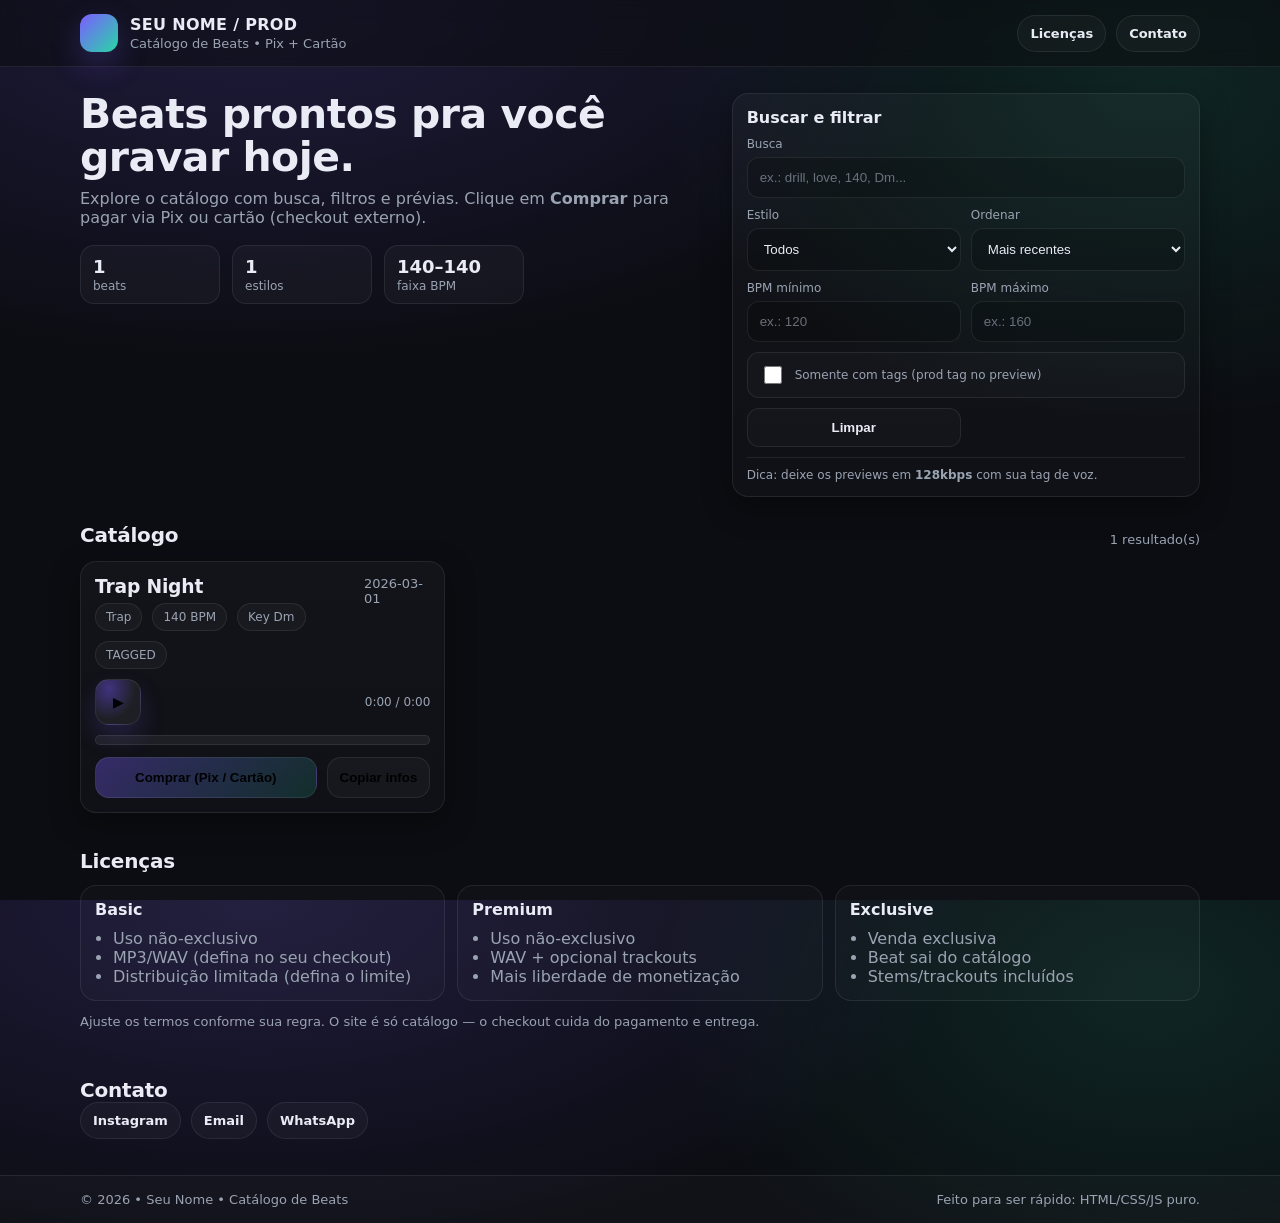
==== index.html @ 21d39a6e "Add files via upload" ====
<!doctype html>
<html lang="pt-BR">
<head>
  <meta charset="utf-8" />
  <meta name="viewport" content="width=device-width, initial-scale=1" />
  <title>Catálogo de Beats</title>
  <meta name="description" content="Catálogo de beats com prévias, busca, filtros e compra via Pix/cartão." />
  <link rel="stylesheet" href="styles.css" />
</head>

<body>
  <header class="topbar">
    <div class="wrap topbar__inner">
      <div class="brand">
        <div class="brand__logo" aria-hidden="true"></div>
        <div class="brand__text">
          <div class="brand__name">SEU NOME / PROD</div>
          <div class="brand__sub">Catálogo de Beats • Pix + Cartão</div>
        </div>
      </div>

      <div class="topbar__actions">
        <a class="chip" href="#licencas">Licenças</a>
        <a class="chip" href="#contato">Contato</a>
      </div>
    </div>
  </header>

  <main class="wrap">
    <section class="hero">
      <div class="hero__left">
        <h1>Beats prontos pra você gravar hoje.</h1>
        <p>
          Explore o catálogo com busca, filtros e prévias. Clique em <b>Comprar</b> para pagar via Pix ou cartão
          (checkout externo).
        </p>

        <div class="stats">
          <div class="stat">
            <div class="stat__num" id="statTotal">—</div>
            <div class="stat__label">beats</div>
          </div>
          <div class="stat">
            <div class="stat__num" id="statStyles">—</div>
            <div class="stat__label">estilos</div>
          </div>
          <div class="stat">
            <div class="stat__num" id="statBpm">—</div>
            <div class="stat__label">faixa BPM</div>
          </div>
        </div>
      </div>

      <div class="hero__right">
        <div class="panel">
          <div class="panel__title">Buscar e filtrar</div>

          <div class="controls">
            <label class="field">
              <span>Busca</span>
              <input id="q" type="search" placeholder="ex.: drill, love, 140, Dm..." autocomplete="off" />
            </label>

            <div class="row">
              <label class="field">
                <span>Estilo</span>
                <select id="style"></select>
              </label>

              <label class="field">
                <span>Ordenar</span>
                <select id="sort">
                  <option value="recent">Mais recentes</option>
                  <option value="bpmAsc">BPM ↑</option>
                  <option value="bpmDesc">BPM ↓</option>
                  <option value="title">A–Z</option>
                </select>
              </label>
            </div>

            <div class="row">
              <label class="field">
                <span>BPM mínimo</span>
                <input id="bpmMin" type="number" min="1" max="300" step="1" placeholder="ex.: 120" />
              </label>
              <label class="field">
                <span>BPM máximo</span>
                <input id="bpmMax" type="number" min="1" max="300" step="1" placeholder="ex.: 160" />
              </label>
            </div>

            <div class="row">
              <label class="field field--check">
                <input id="onlyTagged" type="checkbox" />
                <span>Somente com tags (prod tag no preview)</span>
              </label>

              <button class="btn btn--ghost" id="clear">Limpar</button>
            </div>
          </div>

          <div class="hint">
            Dica: deixe os previews em <b>128kbps</b> com sua tag de voz.
          </div>
        </div>
      </div>
    </section>

    <section class="section">
      <div class="section__head">
        <h2>Catálogo</h2>
        <div class="muted" id="resultCount">—</div>
      </div>

      <div id="grid" class="grid" aria-live="polite"></div>

      <div id="empty" class="empty hidden">
        <div class="empty__title">Nada encontrado</div>
        <div class="empty__sub">Tente ajustar busca/filtros.</div>
      </div>
    </section>

    <section id="licencas" class="section">
      <div class="section__head">
        <h2>Licenças</h2>
      </div>

      <div class="licenses">
        <div class="license">
          <div class="license__title">Basic</div>
          <ul>
            <li>Uso não-exclusivo</li>
            <li>MP3/WAV (defina no seu checkout)</li>
            <li>Distribuição limitada (defina o limite)</li>
          </ul>
        </div>
        <div class="license">
          <div class="license__title">Premium</div>
          <ul>
            <li>Uso não-exclusivo</li>
            <li>WAV + opcional trackouts</li>
            <li>Mais liberdade de monetização</li>
          </ul>
        </div>
        <div class="license">
          <div class="license__title">Exclusive</div>
          <ul>
            <li>Venda exclusiva</li>
            <li>Beat sai do catálogo</li>
            <li>Stems/trackouts incluídos</li>
          </ul>
        </div>
      </div>

      <p class="muted">
        Ajuste os termos conforme sua regra. O site é só catálogo — o checkout cuida do pagamento e entrega.
      </p>
    </section>

    <section id="contato" class="section">
      <div class="section__head">
        <h2>Contato</h2>
      </div>

      <div class="contact">
        <a class="chip" href="https://instagram.com/SEUINSTAGRAM" target="_blank" rel="noreferrer">Instagram</a>
        <a class="chip" href="mailto:seuemail@exemplo.com">Email</a>
        <a class="chip" href="https://wa.me/55SEUNUMERO" target="_blank" rel="noreferrer">WhatsApp</a>
      </div>
    </section>
  </main>

  <footer class="footer">
    <div class="wrap footer__inner">
      <div class="muted">© <span id="year"></span> • Seu Nome • Catálogo de Beats</div>
      <div class="muted">Feito para ser rápido: HTML/CSS/JS puro.</div>
    </div>
  </footer>

  <!-- player global (um só áudio pra controlar tudo) -->
  <audio id="audio"></audio>

  <script src="app.js"></script>
</body>
</html>
---- styles.css ----
:root{
  --bg:#0b0d12;
  --card:#121626;
  --card2:#0f1320;
  --text:#e9ecf5;
  --muted:#9aa3b2;
  --line:rgba(255,255,255,.08);
  --accent:#7c5cff;
  --accent2:#28d7a6;
  --shadow: 0 10px 30px rgba(0,0,0,.35);
  --radius: 16px;
}

*{ box-sizing:border-box; }
html,body{ height:100%; }
body{
  margin:0;
  font-family: ui-sans-serif, system-ui, -apple-system, Segoe UI, Roboto, Helvetica, Arial, "Apple Color Emoji","Segoe UI Emoji";
  background: radial-gradient(1200px 600px at 20% 0%, rgba(124,92,255,.18), transparent 60%),
              radial-gradient(900px 600px at 90% 10%, rgba(40,215,166,.12), transparent 55%),
              var(--bg);
  color:var(--text);
}

a{ color:inherit; text-decoration:none; }
.wrap{ width:min(1120px, calc(100% - 32px)); margin:0 auto; }

.topbar{
  position:sticky; top:0;
  backdrop-filter: blur(10px);
  background: rgba(11,13,18,.55);
  border-bottom: 1px solid var(--line);
  z-index: 10;
}
.topbar__inner{
  display:flex; align-items:center; justify-content:space-between;
  padding:14px 0;
}
.brand{ display:flex; gap:12px; align-items:center; }
.brand__logo{
  width:38px; height:38px;
  border-radius: 12px;
  background: linear-gradient(135deg, var(--accent), var(--accent2));
  box-shadow: 0 12px 30px rgba(124,92,255,.25);
}
.brand__name{ font-weight:800; letter-spacing:.3px; }
.brand__sub{ color:var(--muted); font-size:13px; margin-top:2px; }

.topbar__actions{ display:flex; gap:10px; align-items:center; }
.chip{
  display:inline-flex; align-items:center; justify-content:center;
  padding:10px 12px;
  border: 1px solid var(--line);
  background: rgba(255,255,255,.03);
  border-radius: 999px;
  font-weight: 650;
  font-size: 13px;
}

.hero{
  display:grid;
  grid-template-columns: 1.15fr .85fr;
  gap:18px;
  padding: 26px 0 8px;
}
.hero h1{
  margin:0 0 10px;
  font-size: clamp(28px, 3.2vw, 44px);
  line-height:1.05;
  letter-spacing: -.5px;
}
.hero p{ margin:0; color:var(--muted); max-width: 58ch; }

.stats{
  margin-top: 18px;
  display:flex; gap:12px; flex-wrap:wrap;
}
.stat{
  background: rgba(255,255,255,.03);
  border: 1px solid var(--line);
  border-radius: 14px;
  padding: 10px 12px;
  min-width: 140px;
}
.stat__num{ font-weight: 900; font-size: 18px; }
.stat__label{ color: var(--muted); font-size: 12px; margin-top:2px; }

.panel{
  background: linear-gradient(180deg, rgba(255,255,255,.03), rgba(255,255,255,.02));
  border: 1px solid var(--line);
  border-radius: var(--radius);
  padding: 14px;
  box-shadow: var(--shadow);
}
.panel__title{ font-weight: 800; margin-bottom: 10px; }
.controls{ display:grid; gap:10px; }

.field{ display:grid; gap:6px; }
.field > span{ color: var(--muted); font-size: 12px; }
input,select{
  width:100%;
  padding: 12px 12px;
  border-radius: 12px;
  border: 1px solid var(--line);
  background: rgba(0,0,0,.18);
  color: var(--text);
  outline: none;
}
input::placeholder{ color: rgba(154,163,178,.65); }
.row{ display:grid; grid-template-columns: 1fr 1fr; gap:10px; }

.field--check{
  grid-column: 1 / -1;
  display:flex; align-items:center; gap:10px;
  padding: 10px 12px;
  border: 1px solid var(--line);
  border-radius: 12px;
  background: rgba(255,255,255,.02);
}
.field--check input{ width: 18px; height: 18px; }

.btn{
  border: 1px solid var(--line);
  border-radius: 12px;
  padding: 11px 12px;
  cursor:pointer;
  font-weight: 800;
  background: rgba(255,255,255,.06);
  color: var(--text);
}
.btn--ghost{ background: rgba(255,255,255,.02); }

.hint{
  margin-top: 10px;
  color: var(--muted);
  font-size: 12px;
  padding-top: 10px;
  border-top: 1px solid var(--line);
}

.section{ padding: 18px 0; }
.section__head{
  display:flex; justify-content:space-between; align-items:flex-end;
  gap:12px;
}
.section h2{ margin: 0; font-size: 20px; letter-spacing: -.2px; }
.muted{ color: var(--muted); font-size: 13px; }

.grid{
  margin-top: 14px;
  display:grid;
  grid-template-columns: repeat(3, 1fr);
  gap: 12px;
}

.card{
  border: 1px solid var(--line);
  border-radius: var(--radius);
  background: linear-gradient(180deg, rgba(255,255,255,.03), rgba(255,255,255,.02));
  box-shadow: var(--shadow);
  overflow:hidden;
}
.card__top{
  padding: 14px 14px 10px;
  display:flex;
  align-items:flex-start;
  justify-content:space-between;
  gap:12px;
}
.title{
  font-weight: 900;
  letter-spacing: -.2px;
  margin: 0;
}
.meta{
  margin-top: 6px;
  color: var(--muted);
  font-size: 12px;
  display:flex;
  gap:10px;
  flex-wrap:wrap;
}
.badge{
  border: 1px solid var(--line);
  background: rgba(255,255,255,.03);
  border-radius: 999px;
  padding: 6px 10px;
}

.player{
  padding: 0 14px 12px;
  display:grid; gap:10px;
}
.player__row{
  display:flex; align-items:center; justify-content:space-between;
  gap:10px;
}
.play{
  width: 46px; height: 46px;
  border-radius: 14px;
  border: 1px solid var(--line);
  background: radial-gradient(60% 70% at 30% 20%, rgba(124,92,255,.45), rgba(255,255,255,.06));
  box-shadow: 0 12px 25px rgba(124,92,255,.18);
  cursor:pointer;
  display:flex; align-items:center; justify-content:center;
  font-weight: 900;
}
.time{ color: var(--muted); font-variant-numeric: tabular-nums; font-size: 12px; }

.bar{
  width:100%;
  height: 10px;
  border-radius: 999px;
  background: rgba(255,255,255,.06);
  border: 1px solid var(--line);
  overflow:hidden;
  cursor:pointer;
}
.fill{
  height:100%;
  width:0%;
  background: linear-gradient(90deg, var(--accent), var(--accent2));
}

.card__bottom{
  display:flex; gap:10px; flex-wrap:wrap;
  padding: 0 14px 14px;
}
.buy{
  flex: 1 1 160px;
  display:flex; align-items:center; justify-content:center;
  border-radius: 14px;
  padding: 12px 12px;
  font-weight: 900;
  border: 1px solid var(--line);
  background: linear-gradient(135deg, rgba(124,92,255,.35), rgba(40,215,166,.15));
}
.small{
  flex: 0 0 auto;
  padding: 12px 12px;
  border-radius: 14px;
  border: 1px solid var(--line);
  background: rgba(255,255,255,.03);
  font-weight: 800;
}

.empty{
  margin-top: 14px;
  padding: 18px;
  border-radius: var(--radius);
  border: 1px dashed rgba(255,255,255,.16);
  color: var(--muted);
  text-align:center;
}
.empty__title{ color: var(--text); font-weight: 900; margin-bottom: 4px; }
.hidden{ display:none; }

.licenses{
  margin-top: 12px;
  display:grid;
  grid-template-columns: repeat(3, 1fr);
  gap: 12px;
}
.license{
  border: 1px solid var(--line);
  border-radius: var(--radius);
  background: rgba(255,255,255,.02);
  padding: 14px;
}
.license__title{ font-weight: 900; margin-bottom: 10px; }
.license ul{ margin:0; padding-left: 18px; color: var(--muted); }

.contact{ display:flex; gap:10px; flex-wrap:wrap; }

.footer{
  border-top: 1px solid var(--line);
  background: rgba(255,255,255,.02);
  margin-top: 18px;
}
.footer__inner{
  padding: 16px 0;
  display:flex; justify-content:space-between; gap:10px; flex-wrap:wrap;
}

/* Mobile */
@media (max-width: 920px){
  .hero{ grid-template-columns: 1fr; }
  .grid{ grid-template-columns: repeat(2, 1fr); }
  .licenses{ grid-template-columns: 1fr; }
}
@media (max-width: 560px){
  .grid{ grid-template-columns: 1fr; }
  .row{ grid-template-columns: 1fr; }
  .topbar__actions{ display:none; }
}
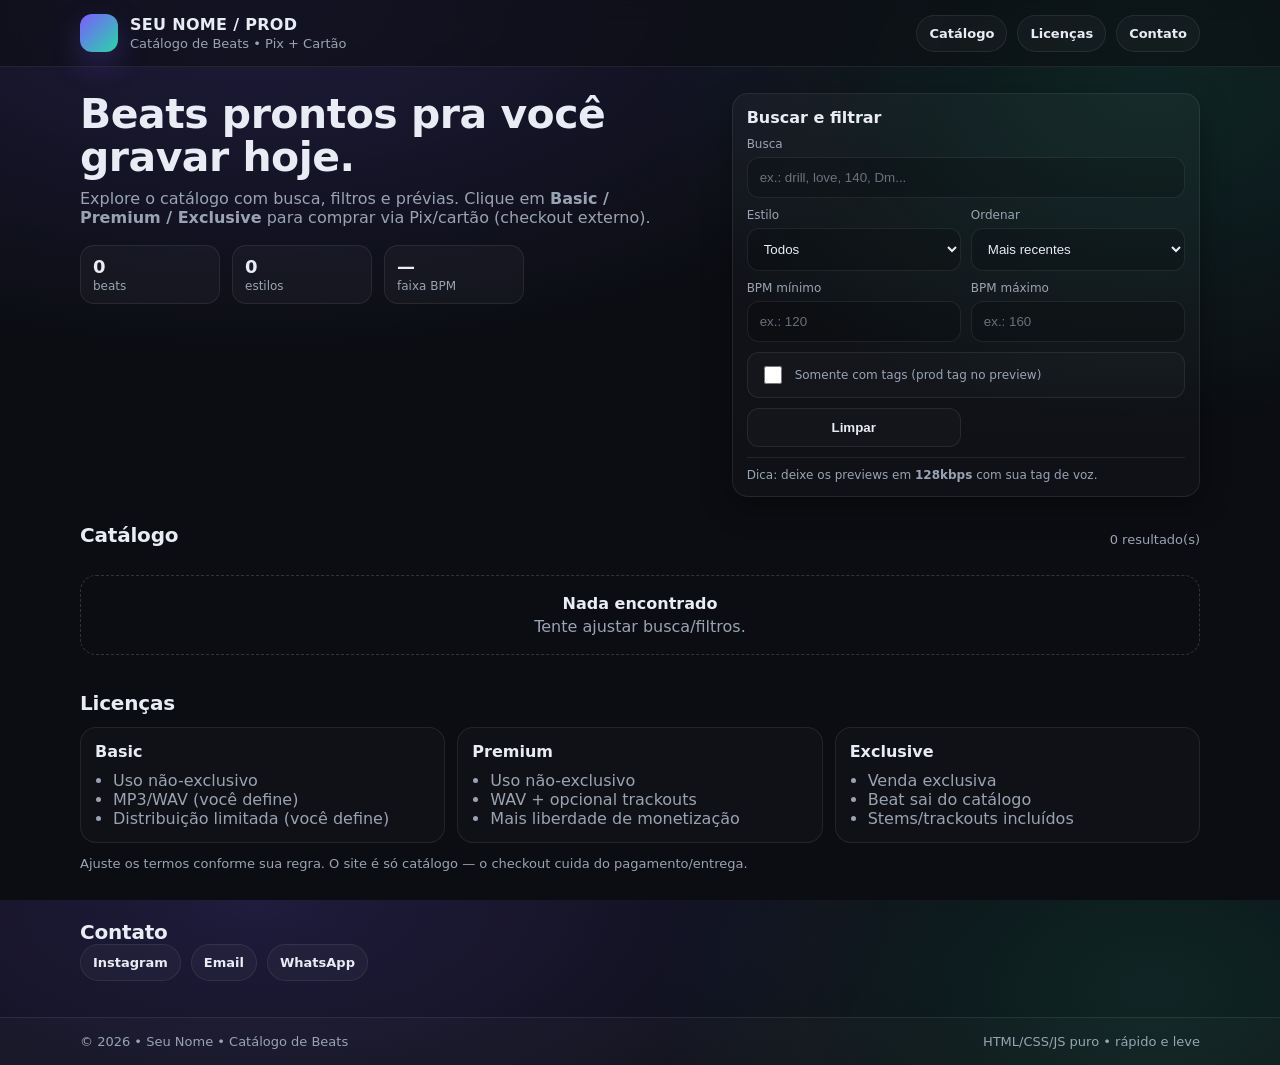
==== commit 085a86f7: "confirmado" ====
--- a/index.html
+++ b/index.html
@@ -20,6 +20,7 @@
       </div>
 
       <div class="topbar__actions">
+        <a class="chip" href="#catalogo">Catálogo</a>
         <a class="chip" href="#licencas">Licenças</a>
         <a class="chip" href="#contato">Contato</a>
       </div>
@@ -31,8 +32,8 @@
       <div class="hero__left">
         <h1>Beats prontos pra você gravar hoje.</h1>
         <p>
-          Explore o catálogo com busca, filtros e prévias. Clique em <b>Comprar</b> para pagar via Pix ou cartão
-          (checkout externo).
+          Explore o catálogo com busca, filtros e prévias.
+          Clique em <b>Basic / Premium / Exclusive</b> para comprar via Pix/cartão (checkout externo).
         </p>
 
         <div class="stats">
@@ -95,7 +96,7 @@
                 <span>Somente com tags (prod tag no preview)</span>
               </label>
 
-              <button class="btn btn--ghost" id="clear">Limpar</button>
+              <button class="btn btn--ghost" id="clear" type="button">Limpar</button>
             </div>
           </div>
 
@@ -106,7 +107,7 @@
       </div>
     </section>
 
-    <section class="section">
+    <section id="catalogo" class="section">
       <div class="section__head">
         <h2>Catálogo</h2>
         <div class="muted" id="resultCount">—</div>
@@ -130,8 +131,8 @@
           <div class="license__title">Basic</div>
           <ul>
             <li>Uso não-exclusivo</li>
-            <li>MP3/WAV (defina no seu checkout)</li>
-            <li>Distribuição limitada (defina o limite)</li>
+            <li>MP3/WAV (você define)</li>
+            <li>Distribuição limitada (você define)</li>
           </ul>
         </div>
         <div class="license">
@@ -153,7 +154,7 @@
       </div>
 
       <p class="muted">
-        Ajuste os termos conforme sua regra. O site é só catálogo — o checkout cuida do pagamento e entrega.
+       Ajuste os termos conforme sua regra. O site é só catálogo — o checkout cuida do pagamento/entrega.
       </p>
     </section>
 
@@ -173,12 +174,12 @@
   <footer class="footer">
     <div class="wrap footer__inner">
       <div class="muted">© <span id="year"></span> • Seu Nome • Catálogo de Beats</div>
-      <div class="muted">Feito para ser rápido: HTML/CSS/JS puro.</div>
+      <div class="muted">HTML/CSS/JS puro • rápido e leve</div>
     </div>
   </footer>
 
-  <!-- player global (um só áudio pra controlar tudo) -->
-  <audio id="audio"></audio>
+  <!-- player global: só um beat toca por vez -->
+  <audio id="audio" preload="none"></audio>
 
   <script src="app.js"></script>
 </body>
--- a/styles.css
+++ b/styles.css
@@ -1,7 +1,5 @@
 :root{
   --bg:#0b0d12;
-  --card:#121626;
-  --card2:#0f1320;
   --text:#e9ecf5;
   --muted:#9aa3b2;
   --line:rgba(255,255,255,.08);
@@ -16,9 +14,10 @@
 body{
   margin:0;
   font-family: ui-sans-serif, system-ui, -apple-system, Segoe UI, Roboto, Helvetica, Arial, "Apple Color Emoji","Segoe UI Emoji";
-  background: radial-gradient(1200px 600px at 20% 0%, rgba(124,92,255,.18), transparent 60%),
-              radial-gradient(900px 600px at 90% 10%, rgba(40,215,166,.12), transparent 55%),
-              var(--bg);
+  background:
+    radial-gradient(1200px 600px at 20% 0%, rgba(124,92,255,.18), transparent 60%),
+    radial-gradient(900px 600px at 90% 10%, rgba(40,215,166,.12), transparent 55%),
+    var(--bg);
   color:var(--text);
 }
 
@@ -174,7 +173,7 @@
 }
 .meta{
   margin-top: 6px;
-  color: var(--muted);
+  color:var(--muted);
   font-size: 12px;
   display:flex;
   gap:10px;
@@ -207,19 +206,20 @@
 }
 .time{ color: var(--muted); font-variant-numeric: tabular-nums; font-size: 12px; }
 
-.bar{
+/* Waveform (barras finas arredondadas) */
+.wave{
   width:100%;
-  height: 10px;
-  border-radius: 999px;
-  background: rgba(255,255,255,.06);
-  border: 1px solid var(--line);
-  overflow:hidden;
-  cursor:pointer;
-}
-.fill{
-  height:100%;
-  width:0%;
-  background: linear-gradient(90deg, var(--accent), var(--accent2));
+  height: 58px;
+  border-radius: 12px;
+  border: 1px solid var(--line);
+  background: rgba(255,255,255,.04);
+  cursor:pointer;
+  display:block;
+}
+
+.wave--loading{
+  opacity: .7;
+  filter: saturate(.9);
 }
 
 .card__bottom{
@@ -227,14 +227,25 @@
   padding: 0 14px 14px;
 }
 .buy{
-  flex: 1 1 160px;
+  flex: 1 1 120px;
   display:flex; align-items:center; justify-content:center;
   border-radius: 14px;
-  padding: 12px 12px;
+  padding: 12px 10px;
   font-weight: 900;
   border: 1px solid var(--line);
-  background: linear-gradient(135deg, rgba(124,92,255,.35), rgba(40,215,166,.15));
-}
+  background: rgba(255,255,255,.03);
+  cursor:pointer;
+}
+.buy--basic{
+  background: linear-gradient(135deg, rgba(124,92,255,.30), rgba(255,255,255,.03));
+}
+.buy--premium{
+  background: linear-gradient(135deg, rgba(40,215,166,.22), rgba(255,255,255,.03));
+}
+.buy--exclusive{
+  background: linear-gradient(135deg, rgba(255,255,255,.10), rgba(124,92,255,.12));
+}
+
 .small{
   flex: 0 0 auto;
   padding: 12px 12px;
@@ -242,6 +253,7 @@
   border: 1px solid var(--line);
   background: rgba(255,255,255,.03);
   font-weight: 800;
+  cursor:pointer;
 }
 
 .empty{
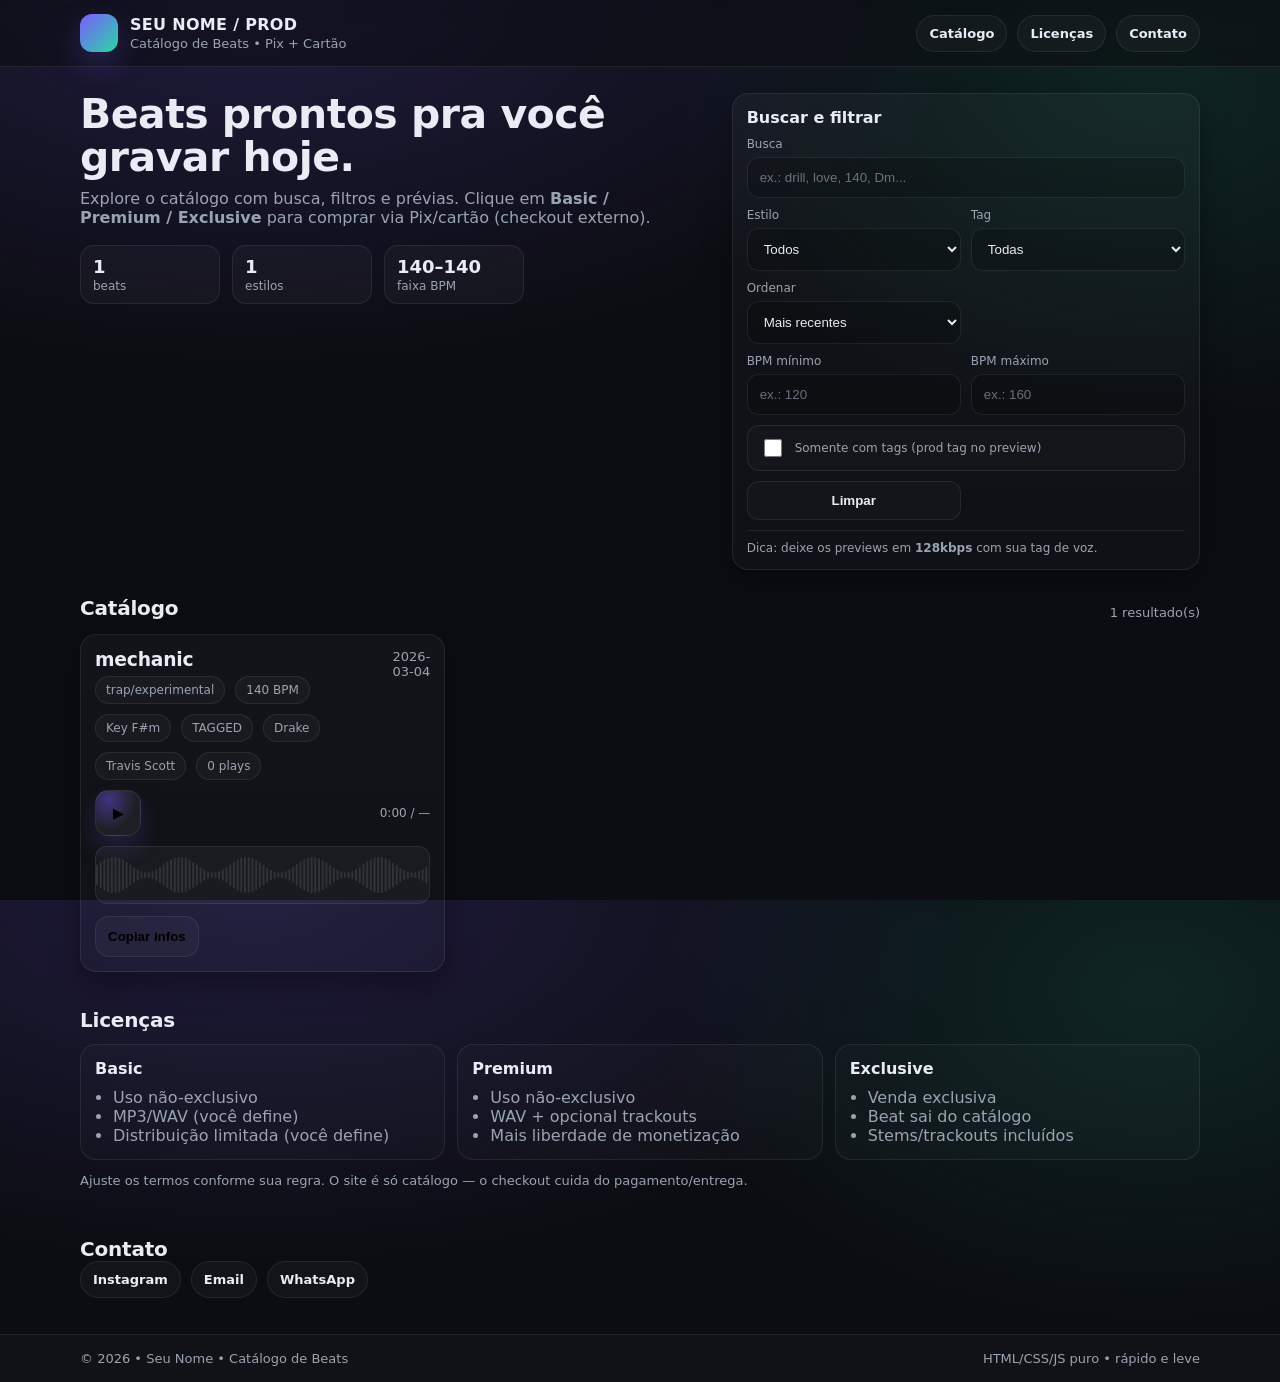
==== commit 0f3df0fa: "Add files via upload" ====
--- a/index.html
+++ b/index.html
@@ -1,186 +1,220 @@
-<!doctype html>
-<html lang="pt-BR">
-<head>
-  <meta charset="utf-8" />
-  <meta name="viewport" content="width=device-width, initial-scale=1" />
-  <title>Catálogo de Beats</title>
-  <meta name="description" content="Catálogo de beats com prévias, busca, filtros e compra via Pix/cartão." />
-  <link rel="stylesheet" href="styles.css" />
-</head>
-
-<body>
-  <header class="topbar">
-    <div class="wrap topbar__inner">
-      <div class="brand">
-        <div class="brand__logo" aria-hidden="true"></div>
-        <div class="brand__text">
-          <div class="brand__name">SEU NOME / PROD</div>
-          <div class="brand__sub">Catálogo de Beats • Pix + Cartão</div>
-        </div>
-      </div>
-
-      <div class="topbar__actions">
-        <a class="chip" href="#catalogo">Catálogo</a>
-        <a class="chip" href="#licencas">Licenças</a>
-        <a class="chip" href="#contato">Contato</a>
-      </div>
-    </div>
-  </header>
-
-  <main class="wrap">
-    <section class="hero">
-      <div class="hero__left">
-        <h1>Beats prontos pra você gravar hoje.</h1>
-        <p>
-          Explore o catálogo com busca, filtros e prévias.
-          Clique em <b>Basic / Premium / Exclusive</b> para comprar via Pix/cartão (checkout externo).
-        </p>
-
-        <div class="stats">
-          <div class="stat">
-            <div class="stat__num" id="statTotal">—</div>
-            <div class="stat__label">beats</div>
-          </div>
-          <div class="stat">
-            <div class="stat__num" id="statStyles">—</div>
-            <div class="stat__label">estilos</div>
-          </div>
-          <div class="stat">
-            <div class="stat__num" id="statBpm">—</div>
-            <div class="stat__label">faixa BPM</div>
-          </div>
-        </div>
-      </div>
-
-      <div class="hero__right">
-        <div class="panel">
-          <div class="panel__title">Buscar e filtrar</div>
-
-          <div class="controls">
-            <label class="field">
-              <span>Busca</span>
-              <input id="q" type="search" placeholder="ex.: drill, love, 140, Dm..." autocomplete="off" />
-            </label>
-
-            <div class="row">
-              <label class="field">
-                <span>Estilo</span>
-                <select id="style"></select>
-              </label>
-
-              <label class="field">
-                <span>Ordenar</span>
-                <select id="sort">
-                  <option value="recent">Mais recentes</option>
-                  <option value="bpmAsc">BPM ↑</option>
-                  <option value="bpmDesc">BPM ↓</option>
-                  <option value="title">A–Z</option>
-                </select>
-              </label>
-            </div>
-
-            <div class="row">
-              <label class="field">
-                <span>BPM mínimo</span>
-                <input id="bpmMin" type="number" min="1" max="300" step="1" placeholder="ex.: 120" />
-              </label>
-              <label class="field">
-                <span>BPM máximo</span>
-                <input id="bpmMax" type="number" min="1" max="300" step="1" placeholder="ex.: 160" />
-              </label>
-            </div>
-
-            <div class="row">
-              <label class="field field--check">
-                <input id="onlyTagged" type="checkbox" />
-                <span>Somente com tags (prod tag no preview)</span>
-              </label>
-
-              <button class="btn btn--ghost" id="clear" type="button">Limpar</button>
-            </div>
-          </div>
-
-          <div class="hint">
-            Dica: deixe os previews em <b>128kbps</b> com sua tag de voz.
-          </div>
-        </div>
-      </div>
-    </section>
-
-    <section id="catalogo" class="section">
-      <div class="section__head">
-        <h2>Catálogo</h2>
-        <div class="muted" id="resultCount">—</div>
-      </div>
-
-      <div id="grid" class="grid" aria-live="polite"></div>
-
-      <div id="empty" class="empty hidden">
-        <div class="empty__title">Nada encontrado</div>
-        <div class="empty__sub">Tente ajustar busca/filtros.</div>
-      </div>
-    </section>
-
-    <section id="licencas" class="section">
-      <div class="section__head">
-        <h2>Licenças</h2>
-      </div>
-
-      <div class="licenses">
-        <div class="license">
-          <div class="license__title">Basic</div>
-          <ul>
-            <li>Uso não-exclusivo</li>
-            <li>MP3/WAV (você define)</li>
-            <li>Distribuição limitada (você define)</li>
-          </ul>
-        </div>
-        <div class="license">
-          <div class="license__title">Premium</div>
-          <ul>
-            <li>Uso não-exclusivo</li>
-            <li>WAV + opcional trackouts</li>
-            <li>Mais liberdade de monetização</li>
-          </ul>
-        </div>
-        <div class="license">
-          <div class="license__title">Exclusive</div>
-          <ul>
-            <li>Venda exclusiva</li>
-            <li>Beat sai do catálogo</li>
-            <li>Stems/trackouts incluídos</li>
-          </ul>
-        </div>
-      </div>
-
-      <p class="muted">
-       Ajuste os termos conforme sua regra. O site é só catálogo — o checkout cuida do pagamento/entrega.
-      </p>
-    </section>
-
-    <section id="contato" class="section">
-      <div class="section__head">
-        <h2>Contato</h2>
-      </div>
-
-      <div class="contact">
-        <a class="chip" href="https://instagram.com/SEUINSTAGRAM" target="_blank" rel="noreferrer">Instagram</a>
-        <a class="chip" href="mailto:seuemail@exemplo.com">Email</a>
-        <a class="chip" href="https://wa.me/55SEUNUMERO" target="_blank" rel="noreferrer">WhatsApp</a>
-      </div>
-    </section>
-  </main>
-
-  <footer class="footer">
-    <div class="wrap footer__inner">
-      <div class="muted">© <span id="year"></span> • Seu Nome • Catálogo de Beats</div>
-      <div class="muted">HTML/CSS/JS puro • rápido e leve</div>
-    </div>
-  </footer>
-
-  <!-- player global: só um beat toca por vez -->
-  <audio id="audio" preload="none"></audio>
-
-  <script src="app.js"></script>
-</body>
+<!doctype html>
+<html lang="pt-BR">
+<head>
+  <meta charset="utf-8" />
+  <meta name="viewport" content="width=device-width, initial-scale=1" />
+  <title>Catálogo de Beats</title>
+  <meta name="description" content="Catálogo de beats com prévias, busca, filtros e compra via Pix/cartão." />
+  <link rel="stylesheet" href="styles.css" />
+</head>
+
+<body>
+  <header class="topbar">
+    <div class="wrap topbar__inner">
+      <div class="brand">
+        <div class="brand__logo" aria-hidden="true"></div>
+        <div class="brand__text">
+          <div class="brand__name">SEU NOME / PROD</div>
+          <div class="brand__sub">Catálogo de Beats • Pix + Cartão</div>
+        </div>
+      </div>
+
+      <div class="topbar__actions">
+        <a class="chip" href="#catalogo">Catálogo</a>
+        <a class="chip" href="#licencas">Licenças</a>
+        <a class="chip" href="#contato">Contato</a>
+      </div>
+    </div>
+  </header>
+
+  <main class="wrap">
+    <section class="hero">
+      <div class="hero__left">
+        <h1>Beats prontos pra você gravar hoje.</h1>
+        <p>
+          Explore o catálogo com busca, filtros e prévias.
+          Clique em <b>Basic / Premium / Exclusive</b> para comprar via Pix/cartão (checkout externo).
+        </p>
+
+        <div class="stats">
+          <div class="stat">
+            <div class="stat__num" id="statTotal">—</div>
+            <div class="stat__label">beats</div>
+          </div>
+          <div class="stat">
+            <div class="stat__num" id="statStyles">—</div>
+            <div class="stat__label">estilos</div>
+          </div>
+          <div class="stat">
+            <div class="stat__num" id="statBpm">—</div>
+            <div class="stat__label">faixa BPM</div>
+          </div>
+        </div>
+      </div>
+
+      <div class="hero__right">
+        <div class="panel">
+          <div class="panel__title">Buscar e filtrar</div>
+
+          <div class="controls">
+            <label class="field">
+              <span>Busca</span>
+              <input id="q" type="search" placeholder="ex.: drill, love, 140, Dm..." autocomplete="off" />
+            </label>
+
+            <div class="row">
+              <label class="field">
+                <span>Estilo</span>
+                <select id="style"></select>
+              </label>
+
+              <label class="field">
+                <span>Tag</span>
+                <select id="tag"></select>
+              </label>
+            </div>
+
+            <div class="row">
+              <label class="field">
+                <span>Ordenar</span>
+                <select id="sort">
+                  <option value="recent">Mais recentes</option>
+                  <option value="bpmAsc">BPM ↑</option>
+                  <option value="bpmDesc">BPM ↓</option>
+                  <option value="title">A–Z</option>
+                </select>
+              </label>
+
+              <div></div>
+            </div>
+
+            <div class="row">
+              <label class="field">
+                <span>BPM mínimo</span>
+                <input id="bpmMin" type="number" min="1" max="300" step="1" placeholder="ex.: 120" />
+              </label>
+              <label class="field">
+                <span>BPM máximo</span>
+                <input id="bpmMax" type="number" min="1" max="300" step="1" placeholder="ex.: 160" />
+              </label>
+            </div>
+
+            <div class="row">
+              <label class="field field--check">
+                <input id="onlyTagged" type="checkbox" />
+                <span>Somente com tags (prod tag no preview)</span>
+              </label>
+
+              <button class="btn btn--ghost" id="clear" type="button">Limpar</button>
+            </div>
+          </div>
+
+          <div class="hint">
+            Dica: deixe os previews em <b>128kbps</b> com sua tag de voz.
+          </div>
+        </div>
+      </div>
+    </section>
+
+    <section id="catalogo" class="section">
+      <div class="section__head">
+        <h2>Catálogo</h2>
+        <div class="muted" id="resultCount">—</div>
+      </div>
+
+      <div id="grid" class="grid" aria-live="polite"></div>
+
+      <div id="empty" class="empty hidden">
+        <div class="empty__title">Nada encontrado</div>
+        <div class="empty__sub">Tente ajustar busca/filtros.</div>
+      </div>
+    </section>
+
+    <section id="licencas" class="section">
+      <div class="section__head">
+        <h2>Licenças</h2>
+      </div>
+
+      <div class="licenses">
+        <div class="license">
+          <div class="license__title">Basic</div>
+          <ul>
+            <li>Uso não-exclusivo</li>
+            <li>MP3/WAV (você define)</li>
+            <li>Distribuição limitada (você define)</li>
+          </ul>
+        </div>
+        <div class="license">
+          <div class="license__title">Premium</div>
+          <ul>
+            <li>Uso não-exclusivo</li>
+            <li>WAV + opcional trackouts</li>
+            <li>Mais liberdade de monetização</li>
+          </ul>
+        </div>
+        <div class="license">
+          <div class="license__title">Exclusive</div>
+          <ul>
+            <li>Venda exclusiva</li>
+            <li>Beat sai do catálogo</li>
+            <li>Stems/trackouts incluídos</li>
+          </ul>
+        </div>
+      </div>
+
+      <p class="muted">
+       Ajuste os termos conforme sua regra. O site é só catálogo — o checkout cuida do pagamento/entrega.
+      </p>
+    </section>
+
+    <section id="contato" class="section">
+      <div class="section__head">
+        <h2>Contato</h2>
+      </div>
+
+      <div class="contact">
+        <a class="chip" href="https://instagram.com/SEUINSTAGRAM" target="_blank" rel="noreferrer">Instagram</a>
+        <a class="chip" href="mailto:seuemail@exemplo.com">Email</a>
+        <a class="chip" href="https://wa.me/55SEUNUMERO" target="_blank" rel="noreferrer">WhatsApp</a>
+      </div>
+    </section>
+  </main>
+  <!-- Player global fixo -->
+  <div class="playerbar" id="playerBar" hidden>
+    <div class="wrap playerbar__inner">
+      <button class="gp__btn" id="gpPlay" type="button" aria-label="Play/Pause">▶</button>
+
+      <div class="gp__info">
+        <div class="gp__title" id="gpTitle">—</div>
+        <div class="gp__meta" id="gpMeta">—</div>
+
+        <div class="gp__progress" id="gpProgress" role="progressbar" aria-label="Progresso">
+          <div class="gp__fill" id="gpFill"></div>
+        </div>
+      </div>
+
+      <div class="gp__right">
+        <div class="gp__time"><span id="gpCur">0:00</span> / <span id="gpDur">—</span></div>
+        <div class="gp__actions">
+          <button class="gp__buy gp__buy--basic" id="gpBasic" type="button" hidden>Basic</button>
+          <button class="gp__buy gp__buy--premium" id="gpPremium" type="button" hidden>Premium</button>
+          <button class="gp__buy gp__buy--exclusive" id="gpExclusive" type="button" hidden>Exclusive</button>
+        </div>
+      </div>
+    </div>
+  </div>
+
+
+  <footer class="footer">
+    <div class="wrap footer__inner">
+      <div class="muted">© <span id="year"></span> • Seu Nome • Catálogo de Beats</div>
+      <div class="muted">HTML/CSS/JS puro • rápido e leve</div>
+    </div>
+  </footer>
+
+  <!-- player global: só um beat toca por vez -->
+  <audio id="audio" preload="none"></audio>
+
+  <script src="app.js"></script>
+</body>
 </html>
--- a/styles.css
+++ b/styles.css
@@ -1,307 +1,403 @@
-:root{
-  --bg:#0b0d12;
-  --text:#e9ecf5;
-  --muted:#9aa3b2;
-  --line:rgba(255,255,255,.08);
-  --accent:#7c5cff;
-  --accent2:#28d7a6;
-  --shadow: 0 10px 30px rgba(0,0,0,.35);
-  --radius: 16px;
-}
-
-*{ box-sizing:border-box; }
-html,body{ height:100%; }
-body{
-  margin:0;
-  font-family: ui-sans-serif, system-ui, -apple-system, Segoe UI, Roboto, Helvetica, Arial, "Apple Color Emoji","Segoe UI Emoji";
-  background:
-    radial-gradient(1200px 600px at 20% 0%, rgba(124,92,255,.18), transparent 60%),
-    radial-gradient(900px 600px at 90% 10%, rgba(40,215,166,.12), transparent 55%),
-    var(--bg);
-  color:var(--text);
-}
-
-a{ color:inherit; text-decoration:none; }
-.wrap{ width:min(1120px, calc(100% - 32px)); margin:0 auto; }
-
-.topbar{
-  position:sticky; top:0;
-  backdrop-filter: blur(10px);
-  background: rgba(11,13,18,.55);
-  border-bottom: 1px solid var(--line);
-  z-index: 10;
-}
-.topbar__inner{
-  display:flex; align-items:center; justify-content:space-between;
-  padding:14px 0;
-}
-.brand{ display:flex; gap:12px; align-items:center; }
-.brand__logo{
-  width:38px; height:38px;
-  border-radius: 12px;
-  background: linear-gradient(135deg, var(--accent), var(--accent2));
-  box-shadow: 0 12px 30px rgba(124,92,255,.25);
-}
-.brand__name{ font-weight:800; letter-spacing:.3px; }
-.brand__sub{ color:var(--muted); font-size:13px; margin-top:2px; }
-
-.topbar__actions{ display:flex; gap:10px; align-items:center; }
-.chip{
-  display:inline-flex; align-items:center; justify-content:center;
-  padding:10px 12px;
-  border: 1px solid var(--line);
-  background: rgba(255,255,255,.03);
-  border-radius: 999px;
-  font-weight: 650;
-  font-size: 13px;
-}
-
-.hero{
-  display:grid;
-  grid-template-columns: 1.15fr .85fr;
-  gap:18px;
-  padding: 26px 0 8px;
-}
-.hero h1{
-  margin:0 0 10px;
-  font-size: clamp(28px, 3.2vw, 44px);
-  line-height:1.05;
-  letter-spacing: -.5px;
-}
-.hero p{ margin:0; color:var(--muted); max-width: 58ch; }
-
-.stats{
-  margin-top: 18px;
-  display:flex; gap:12px; flex-wrap:wrap;
-}
-.stat{
-  background: rgba(255,255,255,.03);
-  border: 1px solid var(--line);
-  border-radius: 14px;
-  padding: 10px 12px;
-  min-width: 140px;
-}
-.stat__num{ font-weight: 900; font-size: 18px; }
-.stat__label{ color: var(--muted); font-size: 12px; margin-top:2px; }
-
-.panel{
-  background: linear-gradient(180deg, rgba(255,255,255,.03), rgba(255,255,255,.02));
-  border: 1px solid var(--line);
-  border-radius: var(--radius);
-  padding: 14px;
-  box-shadow: var(--shadow);
-}
-.panel__title{ font-weight: 800; margin-bottom: 10px; }
-.controls{ display:grid; gap:10px; }
-
-.field{ display:grid; gap:6px; }
-.field > span{ color: var(--muted); font-size: 12px; }
-input,select{
-  width:100%;
-  padding: 12px 12px;
-  border-radius: 12px;
-  border: 1px solid var(--line);
-  background: rgba(0,0,0,.18);
-  color: var(--text);
-  outline: none;
-}
-input::placeholder{ color: rgba(154,163,178,.65); }
-.row{ display:grid; grid-template-columns: 1fr 1fr; gap:10px; }
-
-.field--check{
-  grid-column: 1 / -1;
-  display:flex; align-items:center; gap:10px;
-  padding: 10px 12px;
-  border: 1px solid var(--line);
-  border-radius: 12px;
-  background: rgba(255,255,255,.02);
-}
-.field--check input{ width: 18px; height: 18px; }
-
-.btn{
-  border: 1px solid var(--line);
-  border-radius: 12px;
-  padding: 11px 12px;
-  cursor:pointer;
-  font-weight: 800;
-  background: rgba(255,255,255,.06);
-  color: var(--text);
-}
-.btn--ghost{ background: rgba(255,255,255,.02); }
-
-.hint{
-  margin-top: 10px;
-  color: var(--muted);
-  font-size: 12px;
-  padding-top: 10px;
-  border-top: 1px solid var(--line);
-}
-
-.section{ padding: 18px 0; }
-.section__head{
-  display:flex; justify-content:space-between; align-items:flex-end;
-  gap:12px;
-}
-.section h2{ margin: 0; font-size: 20px; letter-spacing: -.2px; }
-.muted{ color: var(--muted); font-size: 13px; }
-
-.grid{
-  margin-top: 14px;
-  display:grid;
-  grid-template-columns: repeat(3, 1fr);
-  gap: 12px;
-}
-
-.card{
-  border: 1px solid var(--line);
-  border-radius: var(--radius);
-  background: linear-gradient(180deg, rgba(255,255,255,.03), rgba(255,255,255,.02));
-  box-shadow: var(--shadow);
-  overflow:hidden;
-}
-.card__top{
-  padding: 14px 14px 10px;
-  display:flex;
-  align-items:flex-start;
-  justify-content:space-between;
-  gap:12px;
-}
-.title{
-  font-weight: 900;
-  letter-spacing: -.2px;
-  margin: 0;
-}
-.meta{
-  margin-top: 6px;
-  color:var(--muted);
-  font-size: 12px;
-  display:flex;
-  gap:10px;
-  flex-wrap:wrap;
-}
-.badge{
-  border: 1px solid var(--line);
-  background: rgba(255,255,255,.03);
-  border-radius: 999px;
-  padding: 6px 10px;
-}
-
-.player{
-  padding: 0 14px 12px;
-  display:grid; gap:10px;
-}
-.player__row{
-  display:flex; align-items:center; justify-content:space-between;
-  gap:10px;
-}
-.play{
-  width: 46px; height: 46px;
-  border-radius: 14px;
-  border: 1px solid var(--line);
-  background: radial-gradient(60% 70% at 30% 20%, rgba(124,92,255,.45), rgba(255,255,255,.06));
-  box-shadow: 0 12px 25px rgba(124,92,255,.18);
-  cursor:pointer;
-  display:flex; align-items:center; justify-content:center;
-  font-weight: 900;
-}
-.time{ color: var(--muted); font-variant-numeric: tabular-nums; font-size: 12px; }
-
-/* Waveform (barras finas arredondadas) */
-.wave{
-  width:100%;
-  height: 58px;
-  border-radius: 12px;
-  border: 1px solid var(--line);
-  background: rgba(255,255,255,.04);
-  cursor:pointer;
-  display:block;
-}
-
-.wave--loading{
-  opacity: .7;
-  filter: saturate(.9);
-}
-
-.card__bottom{
-  display:flex; gap:10px; flex-wrap:wrap;
-  padding: 0 14px 14px;
-}
-.buy{
-  flex: 1 1 120px;
-  display:flex; align-items:center; justify-content:center;
-  border-radius: 14px;
-  padding: 12px 10px;
-  font-weight: 900;
-  border: 1px solid var(--line);
-  background: rgba(255,255,255,.03);
-  cursor:pointer;
-}
-.buy--basic{
-  background: linear-gradient(135deg, rgba(124,92,255,.30), rgba(255,255,255,.03));
-}
-.buy--premium{
-  background: linear-gradient(135deg, rgba(40,215,166,.22), rgba(255,255,255,.03));
-}
-.buy--exclusive{
-  background: linear-gradient(135deg, rgba(255,255,255,.10), rgba(124,92,255,.12));
-}
-
-.small{
-  flex: 0 0 auto;
-  padding: 12px 12px;
-  border-radius: 14px;
-  border: 1px solid var(--line);
-  background: rgba(255,255,255,.03);
-  font-weight: 800;
-  cursor:pointer;
-}
-
-.empty{
-  margin-top: 14px;
-  padding: 18px;
-  border-radius: var(--radius);
-  border: 1px dashed rgba(255,255,255,.16);
-  color: var(--muted);
-  text-align:center;
-}
-.empty__title{ color: var(--text); font-weight: 900; margin-bottom: 4px; }
-.hidden{ display:none; }
-
-.licenses{
-  margin-top: 12px;
-  display:grid;
-  grid-template-columns: repeat(3, 1fr);
-  gap: 12px;
-}
-.license{
-  border: 1px solid var(--line);
-  border-radius: var(--radius);
-  background: rgba(255,255,255,.02);
-  padding: 14px;
-}
-.license__title{ font-weight: 900; margin-bottom: 10px; }
-.license ul{ margin:0; padding-left: 18px; color: var(--muted); }
-
-.contact{ display:flex; gap:10px; flex-wrap:wrap; }
-
-.footer{
-  border-top: 1px solid var(--line);
-  background: rgba(255,255,255,.02);
-  margin-top: 18px;
-}
-.footer__inner{
-  padding: 16px 0;
-  display:flex; justify-content:space-between; gap:10px; flex-wrap:wrap;
-}
-
-/* Mobile */
-@media (max-width: 920px){
-  .hero{ grid-template-columns: 1fr; }
-  .grid{ grid-template-columns: repeat(2, 1fr); }
-  .licenses{ grid-template-columns: 1fr; }
-}
-@media (max-width: 560px){
-  .grid{ grid-template-columns: 1fr; }
-  .row{ grid-template-columns: 1fr; }
-  .topbar__actions{ display:none; }
-}+:root{
+  --bg:#0b0d12;
+  --text:#e9ecf5;
+  --muted:#9aa3b2;
+  --line:rgba(255,255,255,.08);
+  --accent:#7c5cff;
+  --accent2:#28d7a6;
+  --shadow: 0 10px 30px rgba(0,0,0,.35);
+  --radius: 16px;
+}
+
+*{ box-sizing:border-box; }
+html,body{ height:100%; }
+body{
+  margin:0;
+  font-family: ui-sans-serif, system-ui, -apple-system, Segoe UI, Roboto, Helvetica, Arial, "Apple Color Emoji","Segoe UI Emoji";
+  background:
+    radial-gradient(1200px 600px at 20% 0%, rgba(124,92,255,.18), transparent 60%),
+    radial-gradient(900px 600px at 90% 10%, rgba(40,215,166,.12), transparent 55%),
+    var(--bg);
+  color:var(--text);
+}
+
+a{ color:inherit; text-decoration:none; }
+.wrap{ width:min(1120px, calc(100% - 32px)); margin:0 auto; }
+
+.topbar{
+  position:sticky; top:0;
+  backdrop-filter: blur(10px);
+  background: rgba(11,13,18,.55);
+  border-bottom: 1px solid var(--line);
+  z-index: 10;
+}
+.topbar__inner{
+  display:flex; align-items:center; justify-content:space-between;
+  padding:14px 0;
+}
+.brand{ display:flex; gap:12px; align-items:center; }
+.brand__logo{
+  width:38px; height:38px;
+  border-radius: 12px;
+  background: linear-gradient(135deg, var(--accent), var(--accent2));
+  box-shadow: 0 12px 30px rgba(124,92,255,.25);
+}
+.brand__name{ font-weight:800; letter-spacing:.3px; }
+.brand__sub{ color:var(--muted); font-size:13px; margin-top:2px; }
+
+.topbar__actions{ display:flex; gap:10px; align-items:center; }
+.chip{
+  display:inline-flex; align-items:center; justify-content:center;
+  padding:10px 12px;
+  border: 1px solid var(--line);
+  background: rgba(255,255,255,.03);
+  border-radius: 999px;
+  font-weight: 650;
+  font-size: 13px;
+}
+
+.hero{
+  display:grid;
+  grid-template-columns: 1.15fr .85fr;
+  gap:18px;
+  padding: 26px 0 8px;
+}
+.hero h1{
+  margin:0 0 10px;
+  font-size: clamp(28px, 3.2vw, 44px);
+  line-height:1.05;
+  letter-spacing: -.5px;
+}
+.hero p{ margin:0; color:var(--muted); max-width: 58ch; }
+
+.stats{
+  margin-top: 18px;
+  display:flex; gap:12px; flex-wrap:wrap;
+}
+.stat{
+  background: rgba(255,255,255,.03);
+  border: 1px solid var(--line);
+  border-radius: 14px;
+  padding: 10px 12px;
+  min-width: 140px;
+}
+.stat__num{ font-weight: 900; font-size: 18px; }
+.stat__label{ color: var(--muted); font-size: 12px; margin-top:2px; }
+
+.panel{
+  background: linear-gradient(180deg, rgba(255,255,255,.03), rgba(255,255,255,.02));
+  border: 1px solid var(--line);
+  border-radius: var(--radius);
+  padding: 14px;
+  box-shadow: var(--shadow);
+}
+.panel__title{ font-weight: 800; margin-bottom: 10px; }
+.controls{ display:grid; gap:10px; }
+
+.field{ display:grid; gap:6px; }
+.field > span{ color: var(--muted); font-size: 12px; }
+input,select{
+  width:100%;
+  padding: 12px 12px;
+  border-radius: 12px;
+  border: 1px solid var(--line);
+  background: rgba(0,0,0,.18);
+  color: var(--text);
+  outline: none;
+}
+input::placeholder{ color: rgba(154,163,178,.65); }
+.row{ display:grid; grid-template-columns: 1fr 1fr; gap:10px; }
+
+.field--check{
+  grid-column: 1 / -1;
+  display:flex; align-items:center; gap:10px;
+  padding: 10px 12px;
+  border: 1px solid var(--line);
+  border-radius: 12px;
+  background: rgba(255,255,255,.02);
+}
+.field--check input{ width: 18px; height: 18px; }
+
+.btn{
+  border: 1px solid var(--line);
+  border-radius: 12px;
+  padding: 11px 12px;
+  cursor:pointer;
+  font-weight: 800;
+  background: rgba(255,255,255,.06);
+  color: var(--text);
+}
+.btn--ghost{ background: rgba(255,255,255,.02); }
+
+.hint{
+  margin-top: 10px;
+  color: var(--muted);
+  font-size: 12px;
+  padding-top: 10px;
+  border-top: 1px solid var(--line);
+}
+
+.section{ padding: 18px 0; }
+.section__head{
+  display:flex; justify-content:space-between; align-items:flex-end;
+  gap:12px;
+}
+.section h2{ margin: 0; font-size: 20px; letter-spacing: -.2px; }
+.muted{ color: var(--muted); font-size: 13px; }
+
+.grid{
+  margin-top: 14px;
+  display:grid;
+  grid-template-columns: repeat(3, 1fr);
+  gap: 12px;
+}
+
+.card{
+  border: 1px solid var(--line);
+  border-radius: var(--radius);
+  background: linear-gradient(180deg, rgba(255,255,255,.03), rgba(255,255,255,.02));
+  box-shadow: var(--shadow);
+  overflow:hidden;
+}
+.card__top{
+  padding: 14px 14px 10px;
+  display:flex;
+  align-items:flex-start;
+  justify-content:space-between;
+  gap:12px;
+}
+.title{
+  font-weight: 900;
+  letter-spacing: -.2px;
+  margin: 0;
+}
+.meta{
+  margin-top: 6px;
+  color:var(--muted);
+  font-size: 12px;
+  display:flex;
+  gap:10px;
+  flex-wrap:wrap;
+}
+.badge{
+  border: 1px solid var(--line);
+  background: rgba(255,255,255,.03);
+  border-radius: 999px;
+  padding: 6px 10px;
+}
+
+.player{
+  padding: 0 14px 12px;
+  display:grid; gap:10px;
+}
+.player__row{
+  display:flex; align-items:center; justify-content:space-between;
+  gap:10px;
+}
+.play{
+  width: 46px; height: 46px;
+  border-radius: 14px;
+  border: 1px solid var(--line);
+  background: radial-gradient(60% 70% at 30% 20%, rgba(124,92,255,.45), rgba(255,255,255,.06));
+  box-shadow: 0 12px 25px rgba(124,92,255,.18);
+  cursor:pointer;
+  display:flex; align-items:center; justify-content:center;
+  font-weight: 900;
+}
+.time{ color: var(--muted); font-variant-numeric: tabular-nums; font-size: 12px; }
+
+/* Waveform (barras finas arredondadas) */
+.wave{
+  width:100%;
+  height: 58px;
+  border-radius: 12px;
+  border: 1px solid var(--line);
+  background: rgba(255,255,255,.04);
+  cursor:pointer;
+  display:block;
+}
+
+.wave--loading{
+  opacity: .7;
+  filter: saturate(.9);
+}
+
+.card__bottom{
+  display:flex; gap:10px; flex-wrap:wrap;
+  padding: 0 14px 14px;
+}
+.buy{
+  flex: 1 1 120px;
+  display:flex; align-items:center; justify-content:center;
+  border-radius: 14px;
+  padding: 12px 10px;
+  font-weight: 900;
+  border: 1px solid var(--line);
+  background: rgba(255,255,255,.03);
+  cursor:pointer;
+}
+.buy--basic{
+  background: linear-gradient(135deg, rgba(124,92,255,.30), rgba(255,255,255,.03));
+}
+.buy--premium{
+  background: linear-gradient(135deg, rgba(40,215,166,.22), rgba(255,255,255,.03));
+}
+.buy--exclusive{
+  background: linear-gradient(135deg, rgba(255,255,255,.10), rgba(124,92,255,.12));
+}
+
+.small{
+  flex: 0 0 auto;
+  padding: 12px 12px;
+  border-radius: 14px;
+  border: 1px solid var(--line);
+  background: rgba(255,255,255,.03);
+  font-weight: 800;
+  cursor:pointer;
+}
+
+.empty{
+  margin-top: 14px;
+  padding: 18px;
+  border-radius: var(--radius);
+  border: 1px dashed rgba(255,255,255,.16);
+  color: var(--muted);
+  text-align:center;
+}
+.empty__title{ color: var(--text); font-weight: 900; margin-bottom: 4px; }
+.hidden{ display:none; }
+
+.licenses{
+  margin-top: 12px;
+  display:grid;
+  grid-template-columns: repeat(3, 1fr);
+  gap: 12px;
+}
+.license{
+  border: 1px solid var(--line);
+  border-radius: var(--radius);
+  background: rgba(255,255,255,.02);
+  padding: 14px;
+}
+.license__title{ font-weight: 900; margin-bottom: 10px; }
+.license ul{ margin:0; padding-left: 18px; color: var(--muted); }
+
+.contact{ display:flex; gap:10px; flex-wrap:wrap; }
+
+.footer{
+  border-top: 1px solid var(--line);
+  background: rgba(255,255,255,.02);
+  margin-top: 18px;
+}
+.footer__inner{
+  padding: 16px 0;
+  display:flex; justify-content:space-between; gap:10px; flex-wrap:wrap;
+}
+
+/* Mobile */
+@media (max-width: 920px){
+  .hero{ grid-template-columns: 1fr; }
+  .grid{ grid-template-columns: repeat(2, 1fr); }
+  .licenses{ grid-template-columns: 1fr; }
+}
+@media (max-width: 560px){
+  .grid{ grid-template-columns: 1fr; }
+  .row{ grid-template-columns: 1fr; }
+  .topbar__actions{ display:none; }
+}
+
+/* Espaço para o player fixo */
+body{ padding-bottom: 92px; }
+
+/* Player global fixo */
+.playerbar{
+  position: fixed;
+  left: 0; right: 0; bottom: 0;
+  border-top: 1px solid var(--line);
+  background: rgba(11,13,18,.82);
+  backdrop-filter: blur(12px);
+  z-index: 50;
+}
+.playerbar__inner{
+  display:flex;
+  align-items:center;
+  gap: 14px;
+  padding: 12px 0;
+}
+
+.gp__btn{
+  width: 46px; height: 46px;
+  border-radius: 14px;
+  border: 1px solid var(--line);
+  background: radial-gradient(60% 70% at 30% 20%, rgba(124,92,255,.45), rgba(255,255,255,.06));
+  box-shadow: 0 12px 25px rgba(124,92,255,.18);
+  cursor:pointer;
+  display:flex; align-items:center; justify-content:center;
+  font-weight: 900;
+  color: var(--text);
+}
+
+.gp__info{ flex: 1 1 auto; min-width: 0; }
+.gp__title{
+  font-weight: 900;
+  letter-spacing: -.2px;
+  white-space: nowrap;
+  overflow: hidden;
+  text-overflow: ellipsis;
+}
+.gp__meta{
+  margin-top: 2px;
+  color: var(--muted);
+  font-size: 12px;
+  white-space: nowrap;
+  overflow: hidden;
+  text-overflow: ellipsis;
+}
+
+.gp__progress{
+  margin-top: 8px;
+  height: 10px;
+  border-radius: 999px;
+  background: rgba(255,255,255,.06);
+  border: 1px solid var(--line);
+  overflow:hidden;
+  cursor:pointer;
+}
+.gp__fill{
+  height: 100%;
+  width: 0%;
+  background: linear-gradient(90deg, var(--accent), var(--accent2));
+}
+
+.gp__right{
+  display:flex;
+  flex-direction: column;
+  align-items: flex-end;
+  gap: 8px;
+}
+.gp__time{
+  color: var(--muted);
+  font-variant-numeric: tabular-nums;
+  font-size: 12px;
+}
+
+.gp__actions{ display:flex; gap: 8px; flex-wrap: wrap; justify-content:flex-end; }
+
+.gp__buy{
+  border: 1px solid var(--line);
+  border-radius: 12px;
+  padding: 10px 10px;
+  font-weight: 900;
+  cursor:pointer;
+  color: var(--text);
+  background: rgba(255,255,255,.03);
+}
+.gp__buy--basic{ background: linear-gradient(135deg, rgba(124,92,255,.30), rgba(255,255,255,.03)); }
+.gp__buy--premium{ background: linear-gradient(135deg, rgba(40,215,166,.22), rgba(255,255,255,.03)); }
+.gp__buy--exclusive{ background: linear-gradient(135deg, rgba(255,255,255,.10), rgba(124,92,255,.12)); }
+
+@media (max-width: 560px){
+  body{ padding-bottom: 122px; }
+  .playerbar__inner{ align-items:flex-start; }
+  .gp__right{ align-items:flex-start; }
+}
